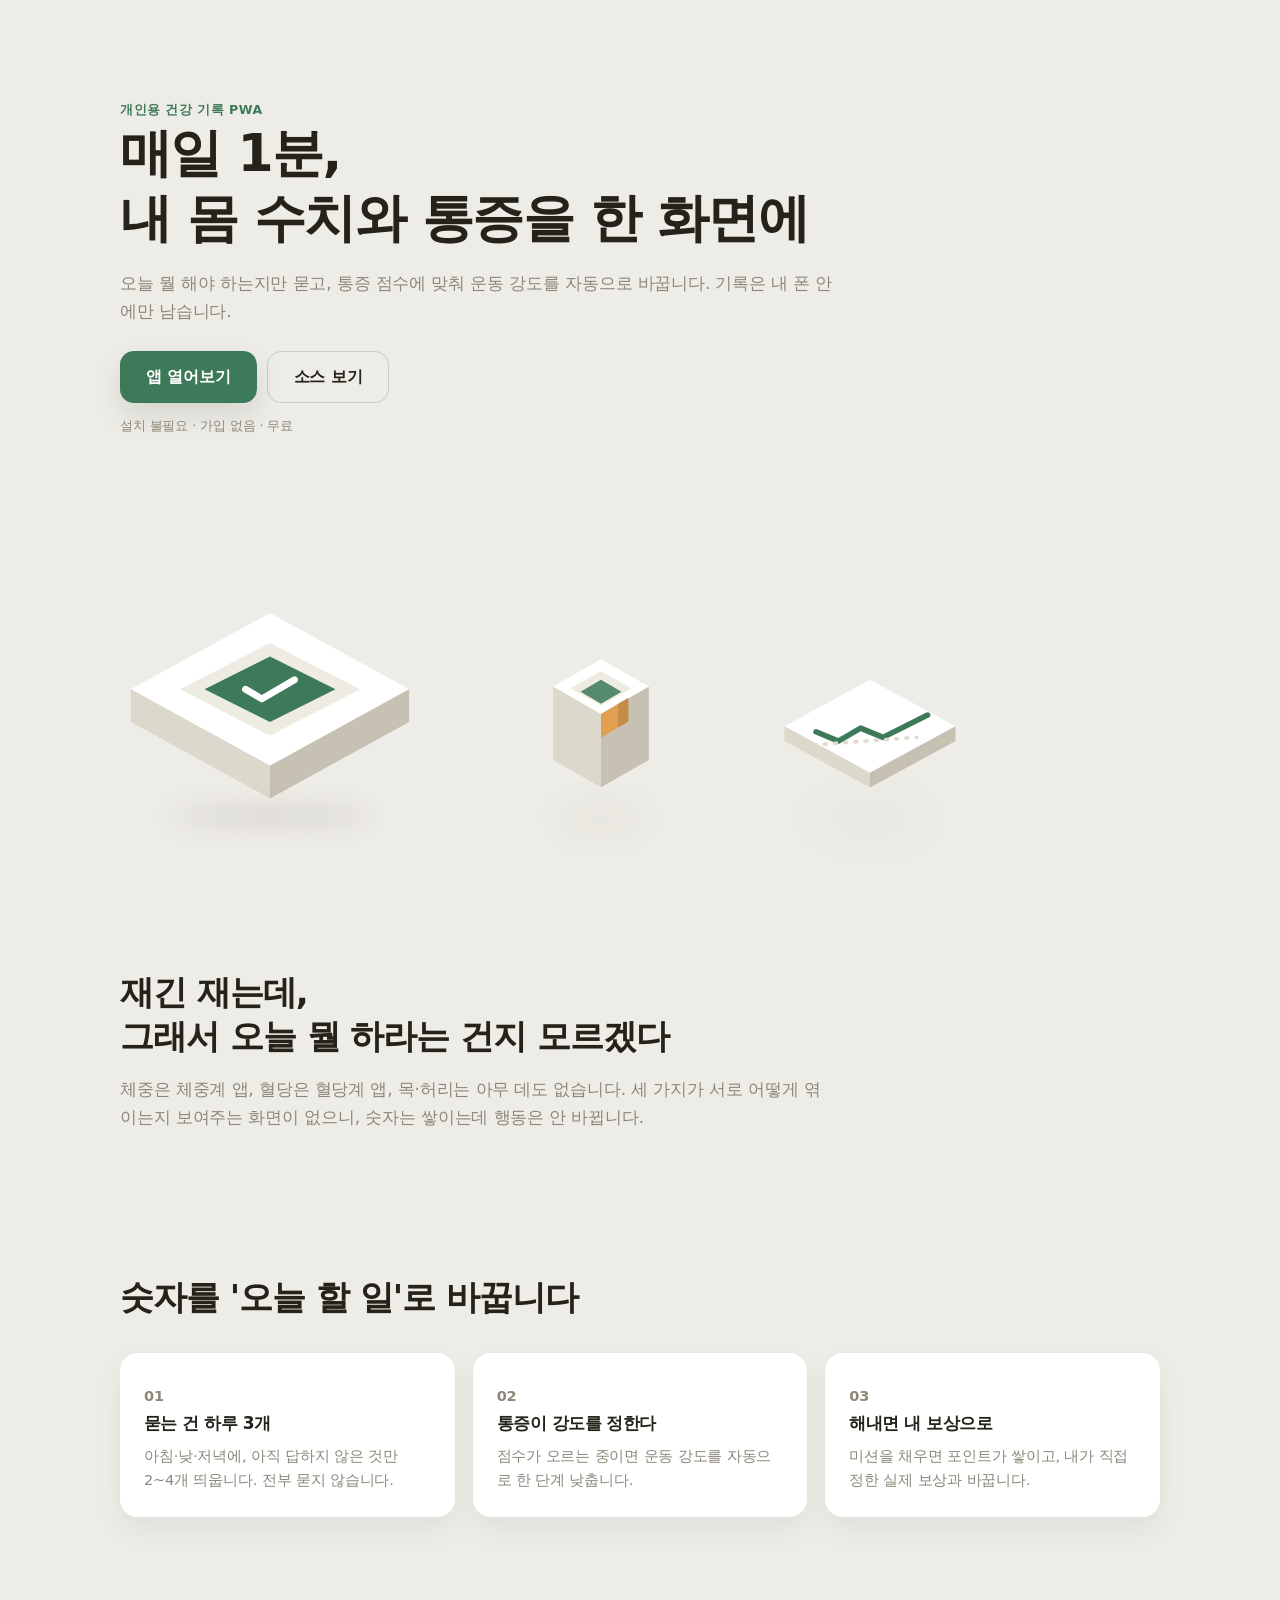
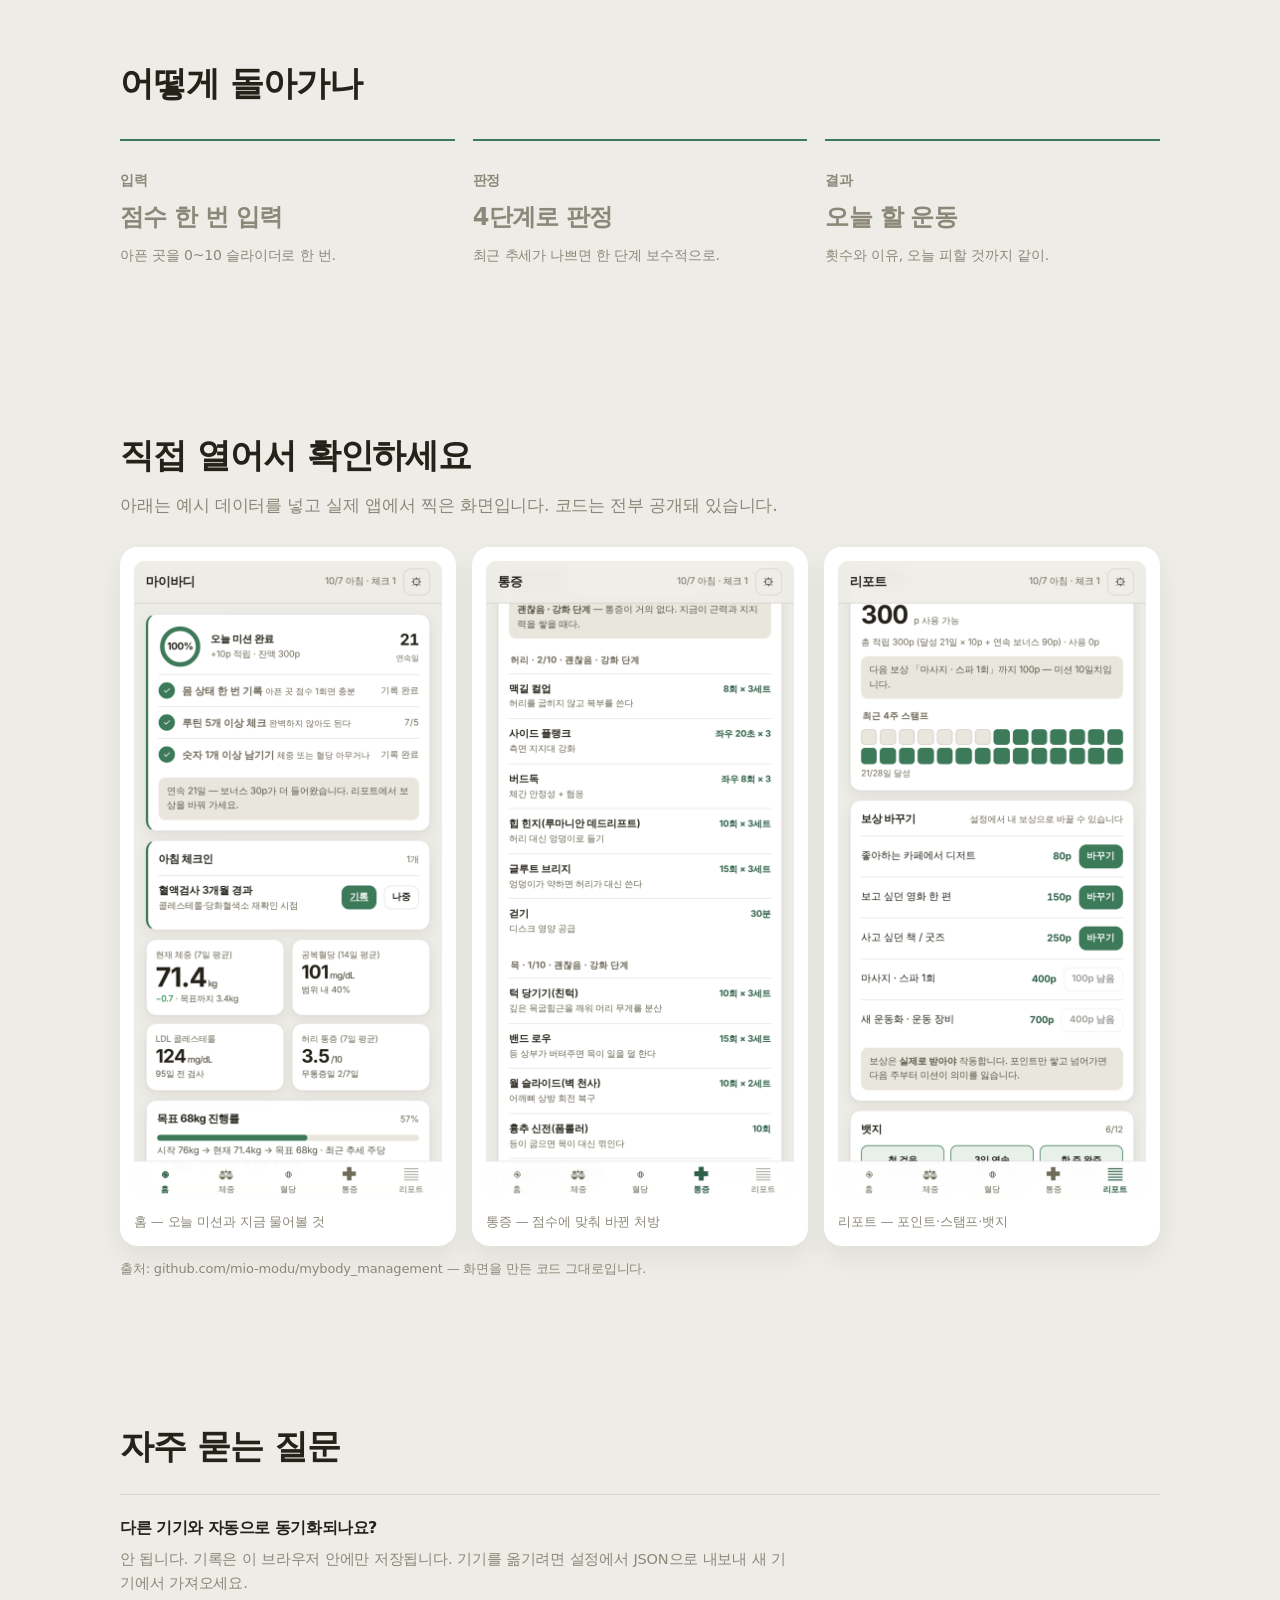
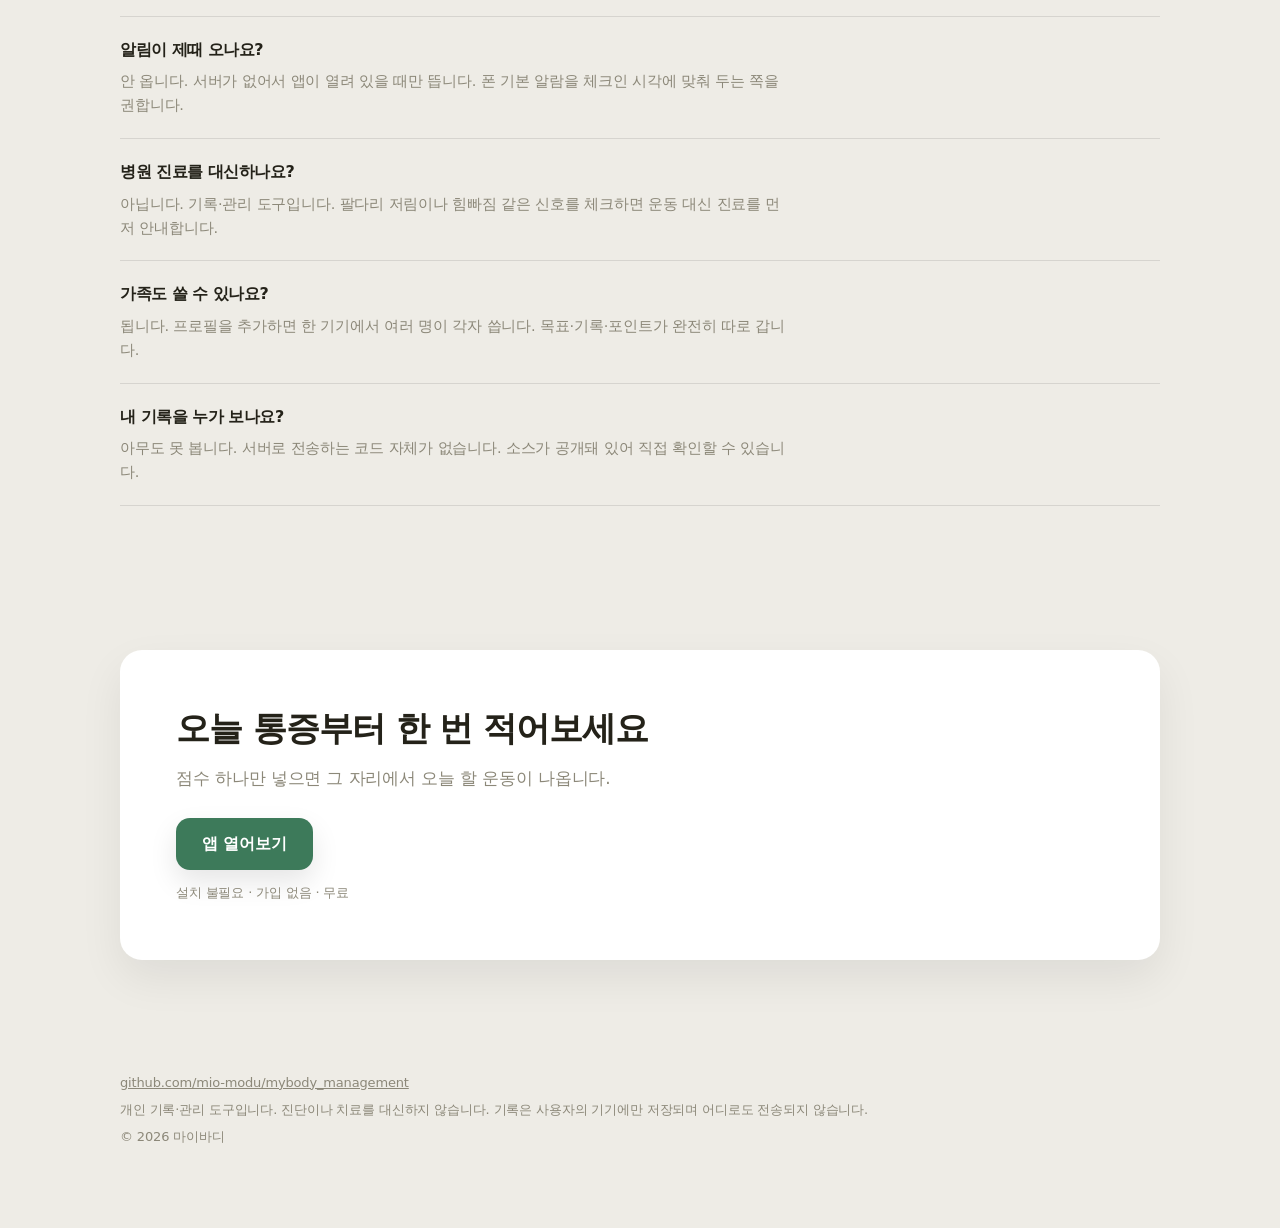
==== landing/index.html @ 3c86c022 "다중 프로필·모듈 선택으로 확장 + T13 구도까지 적용한 랜딩 내 몸에 맞춘 앱에서 "각자의 몸에 맞춰지는 앱"으로 바꿨다.  저장소를 프로필 단위로 나눴다(schema 2). " ====
<!doctype html>
<html lang="ko" data-theme="light">
<meta charset="utf-8">
<meta name="viewport" content="width=device-width,initial-scale=1,viewport-fit=cover">
<title>마이바디 — 매일 1분, 내 몸 수치와 통증을 한 화면에</title>
<meta name="description" content="체중·혈당·콜레스테롤·통증을 한 화면에서 관리하는 개인용 PWA. 통증 점수에 맞춰 그날의 운동 강도가 자동으로 바뀝니다. 기록은 내 기기 안에만 남습니다.">
<meta property="og:title" content="마이바디 — 매일 1분, 내 몸 수치와 통증을 한 화면에">
<meta property="og:description" content="숫자를 '오늘 할 일'로 바꿉니다. 설치 불필요, 가입 없음, 기록은 내 기기 안에만.">
<meta property="og:type" content="website">
<link rel="icon" href="../assets/icons/icon-192.png" sizes="192x192">
<link rel="stylesheet" href="tokens.css">
<link rel="stylesheet" href="motion.css">
<script>document.documentElement.className += ' js';</script>
<style>
  /* T13 소프트 3D 정물 · 랜딩 페이지 / 원페이지 스크롤
     구도 — 오브젝트 3개 비정삼각 배치 · 초점은 가장 큰 체중계 · 여백 50%
            간격 = 오브젝트 폭의 0.6배 · 바닥 그림자는 같은 지평선 · 높이차 8:5:3
     입체 — 3겹(배경 / 오브젝트 / 그림자) · 그림자 y12 blur28 10% ~ y28 blur52 7%
            아이소메트릭 약각도, 소실점 없음 · 겹침 15% 이내
     이미지 — 1:1 오브젝트 프레임 · 하단 2/3 · 무광 매트, 반사·금속 금지 */
  * { box-sizing: border-box; }
  body {
    margin: 0; line-height: 1.65; background: var(--bg); color: var(--ink);
    font-family: Pretendard, "Pretendard Variable", -apple-system, "Apple SD Gothic Neo", system-ui, sans-serif;
    letter-spacing: -.01em;
  }
  .wrap { max-width: 1080px; margin: 0 auto; padding-inline: 20px; padding-block: 28px 80px; }
  .s { padding-block: 72px; }
  @media (max-width: 640px) { .s { padding-block: 52px; } }

  h1, h2, h3 { font-weight: 700; letter-spacing: -.03em; margin: 0; }
  h1 { font-size: clamp(30px, 7.2vw, 52px); line-height: 1.25; }
  h2 { font-size: clamp(22px, 4.6vw, 34px); line-height: 1.3; }
  h3 { font-size: 17px; }
  p { margin: 0; }
  .lead { font-size: clamp(15px, 2.4vw, 17px); color: var(--muted); max-width: 42em; }
  .eyebrow { font-size: 12.5px; font-weight: 700; color: var(--accent); letter-spacing: .04em; }

  .btn {
    display: inline-flex; align-items: center; justify-content: center;
    min-height: 52px; padding: 0 26px; border-radius: 14px; text-decoration: none;
    background: var(--accent); color: #fff; font-weight: 700; font-size: 16px;
    box-shadow: 0 12px 28px rgb(0 0 0 / .10);
  }
  .btn.sub { background: transparent; color: var(--ink); border: 1px solid rgb(0 0 0 / .14); box-shadow: none; }
  .btns { display: flex; gap: 10px; flex-wrap: wrap; margin-top: 26px; }
  .assure { font-size: 13px; color: var(--muted); margin-top: 12px; }

  /* ── 정물 무대 ──────────────────────────────────────────
     무대를 비율 고정 상자로 두고 오브젝트 위치·크기를 % 로 잡는다.
     화면이 넓어지든 좁아지든 "간격 = 오브젝트 폭의 0.6배" 와 비정삼각 배치가 그대로 유지된다.
     기준 무대 1040 × 380.
       체중계  폭 300 · x 0      (초점 · 가장 큼 · 가장 낮게 뜸)
       측정기  폭 128 · x 417    (앞 오브젝트와 간격 77 = 128 × 0.6)
       기록카드 폭 186 · x 657   (앞 오브젝트와 간격 112 = 186 × 0.6)
     띄운 높이 24 : 15 : 9 = 8 : 5 : 3, 바닥 그림자는 모두 같은 지평선 */
  .still { position: relative; width: 100%; aspect-ratio: 1040 / 380; margin-top: 10px; max-width: 1040px; }
  .obj { position: absolute; bottom: 0; }
  .obj svg { display: block; width: 100%; height: auto; }
  .obj .shadow { position: absolute; left: 50%; translate: -50% 0; bottom: 0; border-radius: 50%; background: #241f14; }

  .obj-a { width: 28.85%; left: 0;      }
  .obj-c { width: 12.31%; left: 40.10%; }
  .obj-b { width: 17.88%; left: 63.17%; }

  .obj-a .lift { translate: 0 -9px;  }
  .obj-c .lift { translate: 0 -15px; }
  .obj-b .lift { translate: 0 -24px; }

  /* 높이가 다르면 그림자도 달라야 한다 — 높이 올라갈수록 더 번지고 더 옅게 */
  .obj-a .shadow { width: 68%; height: 20px; filter: blur(13px); opacity: .10; }
  .obj-c .shadow { width: 74%; height: 15px; filter: blur(19px); opacity: .085; }
  .obj-b .shadow { width: 72%; height: 15px; filter: blur(26px); opacity: .07; }

  @media (max-width: 760px) {
    /* 좁은 화면에서는 같은 비정삼각 배치를 유지한 채 오브젝트를 키운다.
       폭 42 : 16 : 24%, 간격 9% = 가장 작은 오브젝트(16%) 폭의 0.6배 */
    .still { aspect-ratio: 1040 / 430; }
    .obj-a { width: 42%; left: 0;   }
    .obj-c { width: 16%; left: 51%; }
    .obj-b { width: 24%; left: 76%; }
    .obj-a .lift { translate: 0 -14px; }
    .obj-c .lift { translate: 0 -9px;  }
    .obj-b .lift { translate: 0 -5px;  }
    .obj-a .shadow { height: 12px; filter: blur(8px); }
    .obj-c .shadow { height: 10px; filter: blur(12px); }
    .obj-b .shadow { height: 10px; filter: blur(15px); }
  }

  /* 상하 부유 — 오브젝트마다 다른 위상·주기. 회전 없음, 동시 부유 없음 */
  @keyframes drift-a { 0%,100% { transform: translateY(0) } 50% { transform: translateY(-7px) } }
  @keyframes drift-b { 0%,100% { transform: translateY(0) } 50% { transform: translateY(-10px) } }
  @keyframes drift-c { 0%,100% { transform: translateY(0) } 50% { transform: translateY(-6px) } }
  .obj-a .lift { animation: drift-a 5.4s ease-in-out infinite; }
  .obj-b .lift { animation: drift-b 4.2s ease-in-out .9s infinite; }
  .obj-c .lift { animation: drift-c 6s   ease-in-out 1.7s infinite; }

  /* ── 섹션 공통 ── */
  .grid3 { display: grid; grid-template-columns: repeat(3, 1fr); gap: 18px; margin-top: 34px; }
  @media (max-width: 760px) { .grid3 { grid-template-columns: 1fr; gap: 14px; } }
  .card {
    background: var(--surface); border-radius: 18px; padding: 24px;
    box-shadow: 0 12px 28px rgb(0 0 0 / .06);
  }
  .card p { color: var(--muted); font-size: 14.5px; margin-top: 8px; }
  .num { font-size: 13px; font-weight: 700; color: var(--accent); }

  .steps { display: grid; grid-template-columns: repeat(3, 1fr); gap: 18px; margin-top: 34px; }
  @media (max-width: 760px) { .steps { grid-template-columns: 1fr; } }
  .step { padding: 22px 0; border-top: 2px solid var(--accent); }
  .step .big { font-size: clamp(19px, 3vw, 24px); font-weight: 700; letter-spacing: -.03em; }
  .step p { color: var(--muted); font-size: 14px; margin-top: 6px; }

  .shots { display: grid; grid-template-columns: repeat(3, 1fr); gap: 16px; margin-top: 28px; }
  @media (max-width: 760px) { .shots { grid-template-columns: 1fr; } }
  .shot { background: var(--surface); border-radius: 18px; padding: 14px; box-shadow: 0 12px 28px rgb(0 0 0 / .06); }
  .shot img { width: 100%; height: auto; border-radius: 10px; display: block; }
  .shot figcaption { font-size: 13px; color: var(--muted); margin-top: 10px; }

  .qa { border-top: 1px solid rgb(0 0 0 / .10); padding: 20px 0; }
  .qa:last-of-type { border-bottom: 1px solid rgb(0 0 0 / .10); }
  .qa h3 { font-size: 16px; }
  .qa p { color: var(--muted); font-size: 14.5px; margin-top: 7px; max-width: 46em; }

  .end { background: var(--surface); border-radius: 22px; padding: clamp(28px, 6vw, 56px); box-shadow: 0 18px 44px rgb(0 0 0 / .07); }
  footer { font-size: 13px; color: var(--muted); display: grid; gap: 6px; }
  footer a { color: var(--muted); }

  @media (prefers-reduced-motion: reduce) { .obj .lift { animation: none !important; } }
</style>

<div class="wrap">

  <section id="hero" class="s" data-motion="fade">
    <p class="eyebrow">개인용 건강 기록 PWA</p>
    <h1>매일 1분,<br>내 몸 수치와 통증을 한 화면에</h1>
    <p class="lead" style="margin-top:18px">
      오늘 뭘 해야 하는지만 묻고, 통증 점수에 맞춰 운동 강도를 자동으로 바꿉니다.
      기록은 내 폰 안에만 남습니다.
    </p>
    <div class="btns">
      <a class="btn" href="../index.html">앱 열어보기</a>
      <a class="btn sub" href="https://github.com/mio-modu/mybody_management">소스 보기</a>
    </div>
    <p class="assure">설치 불필요 · 가입 없음 · 무료</p>

    <div class="still">
      <!-- 체중계 — 초점. 가장 크고 가장 낮게 뜬다 -->
      <div class="obj obj-a">
        <div class="lift">
          <svg viewBox="0 0 220 180" role="img" aria-label="체중계를 그린 무광 3D 오브젝트">
            <polygon points="110,30 212,86 110,142 8,86" fill="#FFFFFF"/>
            <polygon points="8,86 110,142 110,166 8,110" fill="#DCD8CC"/>
            <polygon points="110,142 212,86 212,110 110,166" fill="#C6C1B2"/>
            <polygon points="110,52 176,86 110,120 44,86" fill="#EEEBE3"/>
            <polygon points="110,62 158,86 110,110 62,86" fill="var(--accent)"/>
            <polyline points="92,86 104,93 128,79" fill="none" stroke="#FFFFFF" stroke-width="5"
              stroke-linecap="round" stroke-linejoin="round"/>
          </svg>
        </div>
        <span class="shadow"></span>
      </div>

      <!-- 혈당 측정기 — 가장 작다 -->
      <div class="obj obj-c">
        <div class="lift">
          <svg viewBox="0 0 150 210" role="img" aria-label="시험지가 꽂힌 혈당 측정기 오브젝트">
            <polygon points="75,96 131,64 131,150 75,182" fill="#C6C1B2"/>
            <polygon points="19,64 75,96 75,182 19,150" fill="#DCD8CC"/>
            <polygon points="75,32 131,64 75,96 19,64" fill="#FFFFFF"/>
            <polygon points="75,46 111,66 75,86 39,66" fill="#EEEBE3"/>
            <polygon points="75,56 99,70 75,84 51,70" fill="var(--accent)" opacity=".85"/>
            <polygon points="75,96 95,84 95,112 75,124" fill="var(--accent2)"/>
            <polygon points="95,84 107,77 107,105 95,112" fill="#C68B45"/>
          </svg>
        </div>
        <span class="shadow"></span>
      </div>

      <!-- 기록 카드 — 가장 높이 뜬다 -->
      <div class="obj obj-b">
        <div class="lift">
          <svg viewBox="0 0 200 150" role="img" aria-label="체중 추세선이 그려진 기록 카드 오브젝트">
            <polygon points="100,18 192,68 100,118 8,68" fill="#FFFFFF"/>
            <polygon points="8,68 100,118 100,134 8,84" fill="#DCD8CC"/>
            <polygon points="100,118 192,68 192,84 100,134" fill="#C6C1B2"/>
            <polyline points="42,74 66,84 90,70 114,80 162,56" fill="none"
              stroke="var(--accent)" stroke-width="6" stroke-linecap="round" stroke-linejoin="round"/>
            <polyline points="40,88 150,80" fill="none" stroke="#DFDBCF" stroke-width="4"
              stroke-linecap="round" stroke-dasharray="2 9"/>
          </svg>
        </div>
        <span class="shadow"></span>
      </div>
    </div>
  </section>

  <section id="problem" class="s" data-motion="rise">
    <h2>재긴 재는데,<br>그래서 오늘 뭘 하라는 건지 모르겠다</h2>
    <p class="lead" style="margin-top:16px">
      체중은 체중계 앱, 혈당은 혈당계 앱, 목·허리는 아무 데도 없습니다.
      세 가지가 서로 어떻게 엮이는지 보여주는 화면이 없으니, 숫자는 쌓이는데 행동은 안 바뀝니다.
    </p>
  </section>

  <section id="solution" class="s" data-motion="rise">
    <h2>숫자를 '오늘 할 일'로 바꿉니다</h2>
    <div class="grid3" data-stagger style="--stagger:110ms">
      <div class="card">
        <p class="num">01</p>
        <h3>묻는 건 하루 3개</h3>
        <p>아침·낮·저녁에, 아직 답하지 않은 것만 2~4개 띄웁니다. 전부 묻지 않습니다.</p>
      </div>
      <div class="card">
        <p class="num">02</p>
        <h3>통증이 강도를 정한다</h3>
        <p>점수가 오르는 중이면 운동 강도를 자동으로 한 단계 낮춥니다.</p>
      </div>
      <div class="card">
        <p class="num">03</p>
        <h3>해내면 내 보상으로</h3>
        <p>미션을 채우면 포인트가 쌓이고, 내가 직접 정한 실제 보상과 바꿉니다.</p>
      </div>
    </div>
  </section>

  <section id="how" class="s" data-motion="rise">
    <h2>어떻게 돌아가나</h2>
    <div class="steps" data-stagger style="--stagger:110ms">
      <div class="step">
        <p class="num">입력</p>
        <p class="big">점수 한 번 입력</p>
        <p>아픈 곳을 0~10 슬라이더로 한 번.</p>
      </div>
      <div class="step">
        <p class="num">판정</p>
        <p class="big">4단계로 판정</p>
        <p>최근 추세가 나쁘면 한 단계 보수적으로.</p>
      </div>
      <div class="step">
        <p class="num">결과</p>
        <p class="big">오늘 할 운동</p>
        <p>횟수와 이유, 오늘 피할 것까지 같이.</p>
      </div>
    </div>
  </section>

  <section id="proof" class="s" data-motion="rise">
    <h2>직접 열어서 확인하세요</h2>
    <p class="lead" style="margin-top:14px">
      아래는 예시 데이터를 넣고 실제 앱에서 찍은 화면입니다. 코드는 전부 공개돼 있습니다.
    </p>
    <div class="shots" data-stagger style="--stagger:110ms">
      <figure class="shot" style="margin:0">
        <img src="shots/home.png" alt="홈 화면 — 오늘의 미션 3개와 체중·혈당·통증 요약" loading="lazy">
        <figcaption>홈 — 오늘 미션과 지금 물어볼 것</figcaption>
      </figure>
      <figure class="shot" style="margin:0">
        <img src="shots/pain.png" alt="통증 화면 — 점수에 따라 바뀐 그날의 처방 운동 목록" loading="lazy">
        <figcaption>통증 — 점수에 맞춰 바뀐 처방</figcaption>
      </figure>
      <figure class="shot" style="margin:0">
        <img src="shots/report.png" alt="리포트 화면 — 포인트와 스탬프, 뱃지" loading="lazy">
        <figcaption>리포트 — 포인트·스탬프·뱃지</figcaption>
      </figure>
    </div>
    <p class="assure">출처: github.com/mio-modu/mybody_management — 화면을 만든 코드 그대로입니다.</p>
  </section>

  <section id="faq" class="s" data-motion="rise">
    <h2>자주 묻는 질문</h2>
    <div style="margin-top:26px">
      <div class="qa">
        <h3>다른 기기와 자동으로 동기화되나요?</h3>
        <p>안 됩니다. 기록은 이 브라우저 안에만 저장됩니다. 기기를 옮기려면 설정에서 JSON으로 내보내 새 기기에서 가져오세요.</p>
      </div>
      <div class="qa">
        <h3>알림이 제때 오나요?</h3>
        <p>안 옵니다. 서버가 없어서 앱이 열려 있을 때만 뜹니다. 폰 기본 알람을 체크인 시각에 맞춰 두는 쪽을 권합니다.</p>
      </div>
      <div class="qa">
        <h3>병원 진료를 대신하나요?</h3>
        <p>아닙니다. 기록·관리 도구입니다. 팔다리 저림이나 힘빠짐 같은 신호를 체크하면 운동 대신 진료를 먼저 안내합니다.</p>
      </div>
      <div class="qa">
        <h3>가족도 쓸 수 있나요?</h3>
        <p>됩니다. 프로필을 추가하면 한 기기에서 여러 명이 각자 씁니다. 목표·기록·포인트가 완전히 따로 갑니다.</p>
      </div>
      <div class="qa">
        <h3>내 기록을 누가 보나요?</h3>
        <p>아무도 못 봅니다. 서버로 전송하는 코드 자체가 없습니다. 소스가 공개돼 있어 직접 확인할 수 있습니다.</p>
      </div>
    </div>
  </section>

  <section id="cta" class="s" data-motion="rise">
    <div class="end">
      <h2>오늘 통증부터 한 번 적어보세요</h2>
      <p class="lead" style="margin-top:14px">점수 하나만 넣으면 그 자리에서 오늘 할 운동이 나옵니다.</p>
      <div class="btns">
        <a class="btn" href="../index.html">앱 열어보기</a>
      </div>
      <p class="assure">설치 불필요 · 가입 없음 · 무료</p>
    </div>
  </section>

  <section id="footer" class="s" style="padding-block:40px 0" data-motion="rise">
    <footer>
      <p><a href="https://github.com/mio-modu/mybody_management">github.com/mio-modu/mybody_management</a></p>
      <p>개인 기록·관리 도구입니다. 진단이나 치료를 대신하지 않습니다. 기록은 사용자의 기기에만 저장되며 어디로도 전송되지 않습니다.</p>
      <p>© 2026 마이바디</p>
    </footer>
  </section>

</div>
<script src="motion.js"></script>
<script>
  /* 스크롤을 한 번에 건너뛰면(앵커 이동·위치 복원·빠른 플릭) 지나친 섹션이
     관찰되지 않아 비어 보인다. 이미 지나간 것은 즉시 드러낸다. */
  (function () {
    function reveal() {
      document.querySelectorAll('[data-motion]:not(.in)').forEach(function (el) {
        if (el.getBoundingClientRect().top < innerHeight) el.classList.add('in');
      });
    }
    addEventListener('scroll', reveal, { passive: true });
    addEventListener('load', reveal);
    reveal();
  })();
</script>
---- landing/tokens.css ----
/* T13 소프트 3D 정물 · Soft 3D Still Life
   무광 3D 사물 몇 개를 저채도 배경에 띄워 '정돈됨'을 파는 유형. 2026년 국내 SaaS 기본값으로 급부상.
   축: 명도 라이트 / 히어로 일러스트 / 채도 저채도 / 밀도 여백형 / 톤 따뜻
   색상환은 브랜드에 맞게 옮겨도 되지만 역할 구조와 사용 비율은 고정한다.
   액센트 10% 이하 · 보조액센트 5% 이하. */
/* 이 유형은 라이트가 기본이다. */
:root{
  --bg: #EEECE6;
  --surface: #FFFFFF;
  --ink: #242219;
  --muted: #8C8879;
  --accent: #3D7A5A;
  --accent2: #E0A050;
  --surface_ink: #242219;
  --accent-weight: 0.10;   /* 액센트가 화면에서 차지할 최대 비율 */
  --ease: cubic-bezier(.22,1,.36,1);
}
@media (prefers-color-scheme: dark){ :root:not([data-theme="light"]){
  --bg: #201E16;
  --surface: #232118;
  --ink: #F3F2EE;
  --muted: #A19D91;
  --accent: #7BA58F;
  --accent2: #E8B87C;
  --surface_ink: #F3F2EE;
} }
:root[data-theme="dark"]{
  --bg: #201E16;
  --surface: #232118;
  --ink: #F3F2EE;
  --muted: #A19D91;
  --accent: #7BA58F;
  --accent2: #E8B87C;
  --surface_ink: #F3F2EE;
}

html, body { background: var(--bg); color: var(--ink); }
---- landing/motion.css ----
/* T13 소프트 3D 정물 — 모션
 * 의도: 사물이 중력 없이 떠 있는 정물. 각자 다른 위상으로 흔들린다.
 * 시퀀스:
 *   3D 오브젝트: 상하 부유 ±6~10px, 오브젝트마다 지연 다르게 — 4~6s ease-in-out
 *   소프트 섀도우: 부유에 맞춰 blur·scale 연동 — 4~6s ease-in-out
 *   진입: 위 24px에서 순차 드롭 — 0.7s cubic-bezier(.22,1,.36,1) / stagger 120ms
 * 금지:
 *   - 오브젝트 회전
 *   - 같은 위상으로 동시 부유
 *   - 반사 하이라이트 이동
 */

/* 진입: 관찰 시점에 .in 을 붙인다 */
/* JS 가 없거나 실패하면 모션을 통째로 걷어낸다.
   안 보이는 페이지보다 모션 없는 페이지가 낫다.
   페이지 head 의 한 줄이 html 에 .js 를 붙인다. */
html:not(.js) [data-motion]{ opacity:1 !important; transform:none !important;
                              clip-path:none !important; animation:none !important;
                              -webkit-mask-image:none !important; mask-image:none !important; }

[data-motion]{ opacity: 0; }
[data-motion].in{ opacity: 1; }

[data-motion="rise"]        { transform: translateY(16px); transition: opacity .5s var(--ease), transform .5s var(--ease); }
[data-motion="rise"].in     { transform: none; }
[data-motion="fade"]        { transition: opacity .6s ease-out; }
/* 좌→우 마스크 리빌. clip-path 가 아니라 mask 를 쓰는 이유 —
   clip-path 로 잘린 요소는 IntersectionObserver 교차 영역이 0 이라 .in 이 영원히 안 붙는다.
   mask 는 관찰 기하에 영향을 주지 않으면서 같은 그림을 만든다. */
[data-motion="reveal"]      { -webkit-mask-image: linear-gradient(90deg,#000,#000); mask-image: linear-gradient(90deg,#000,#000);
                              -webkit-mask-repeat: no-repeat; mask-repeat: no-repeat;
                              -webkit-mask-size: 0% 100%; mask-size: 0% 100%;
                              transition: -webkit-mask-size .55s var(--ease), mask-size .55s var(--ease), opacity .2s linear; }
[data-motion="reveal"].in   { -webkit-mask-size: 100% 100%; mask-size: 100% 100%; }
[data-motion="pop"]         { transform: scale(.88); transition: opacity .35s ease-out, transform .35s cubic-bezier(.34,1.56,.64,1); }
[data-motion="pop"].in      { transform: none; }
[data-motion="draw"]        { opacity: 1; stroke-dasharray: var(--len, 1000); stroke-dashoffset: var(--len, 1000);
                              transition: stroke-dashoffset 1.2s ease-in-out; }
[data-motion="draw"].in     { stroke-dashoffset: 0; }

/* 순차 지연 — 부모에 data-stagger, 자식에 --i 를 준다 */
[data-stagger] > *{ transition-delay: calc(var(--i, 0) * var(--stagger, 80ms)); }

/* 상시 모션 */
@keyframes float-soft { 0%,100%{ transform: translateY(0) } 50%{ transform: translateY(-8px) } }
@keyframes glow-pulse { 0%,100%{ opacity:.55 } 50%{ opacity:1 } }
@keyframes sheen      { 0%{ transform: translateX(-120%) } 100%{ transform: translateX(220%) } }
@keyframes kenburns   { 0%{ transform: scale(1) } 100%{ transform: scale(1.06) } }

.m-float { animation: float-soft 5s var(--ease) infinite; }
.m-glow  { animation: glow-pulse 8s ease-in-out infinite; }
.m-scene { animation: kenburns 12s linear forwards; }

/* 값을 세는 요소: <span data-count="1240">0</span> */
[data-count]{ font-variant-numeric: tabular-nums; }

@media (prefers-reduced-motion: reduce){
  /* 무한 루프는 전부 끄고 진입은 불투명도만 남긴다 */
  *, *::before, *::after { animation: none !important; transition-duration: .01ms !important; }
  [data-motion]{ opacity: 1 !important; transform: none !important; clip-path: none !important;
                  -webkit-mask-image: none !important; mask-image: none !important; }
  [data-motion="draw"]{ stroke-dashoffset: 0 !important; }
}
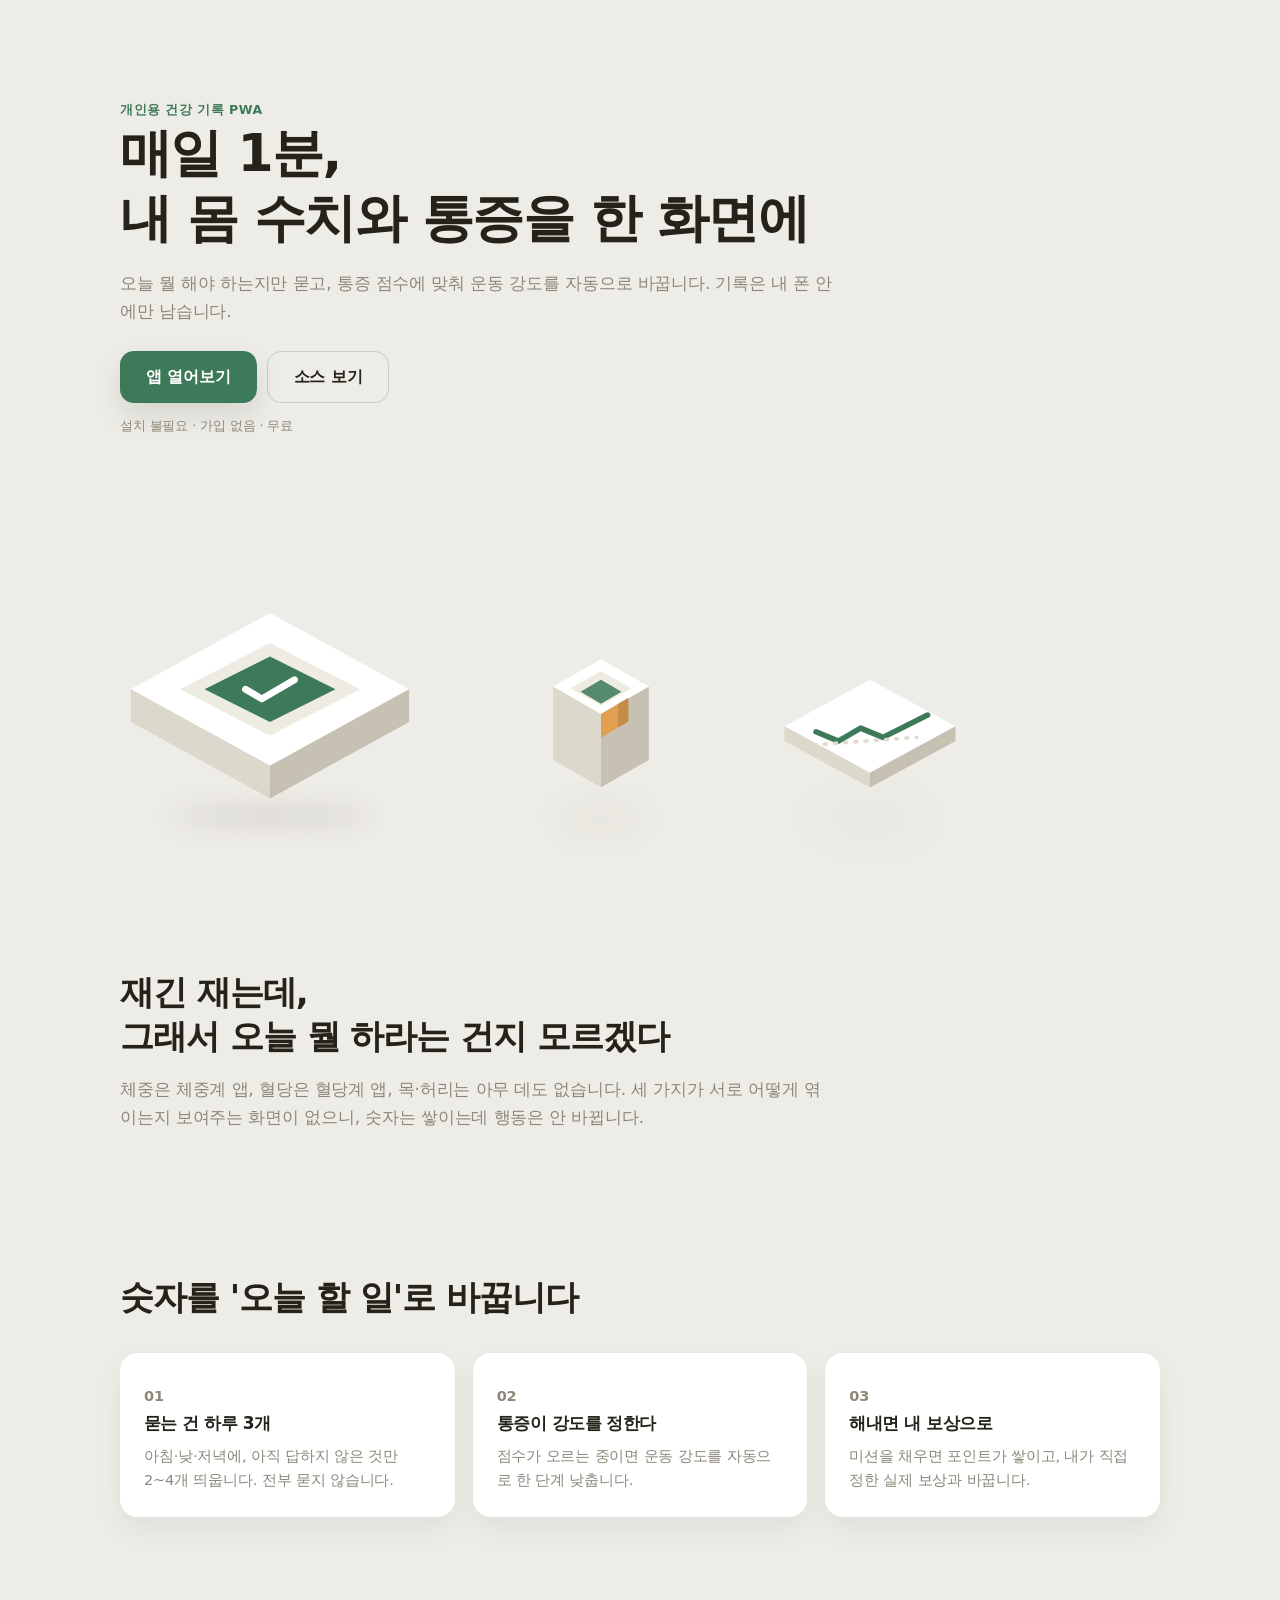
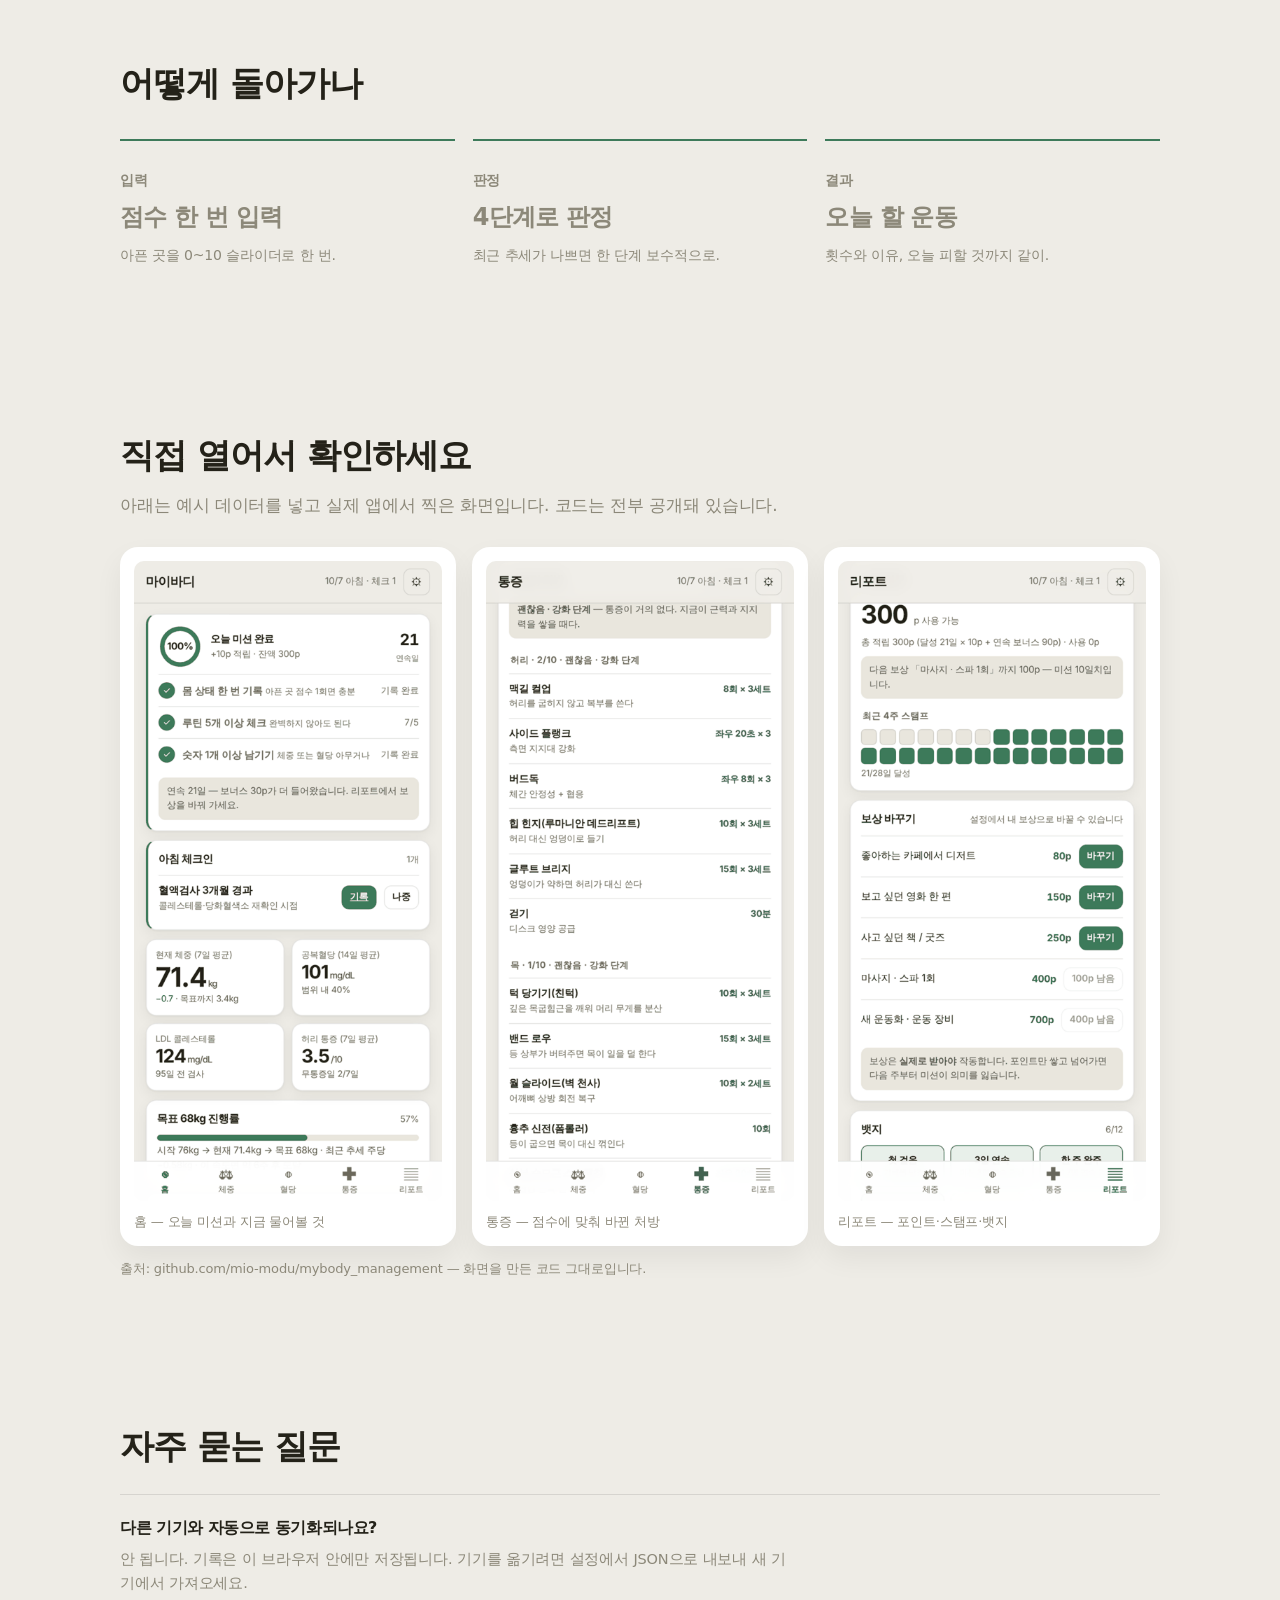
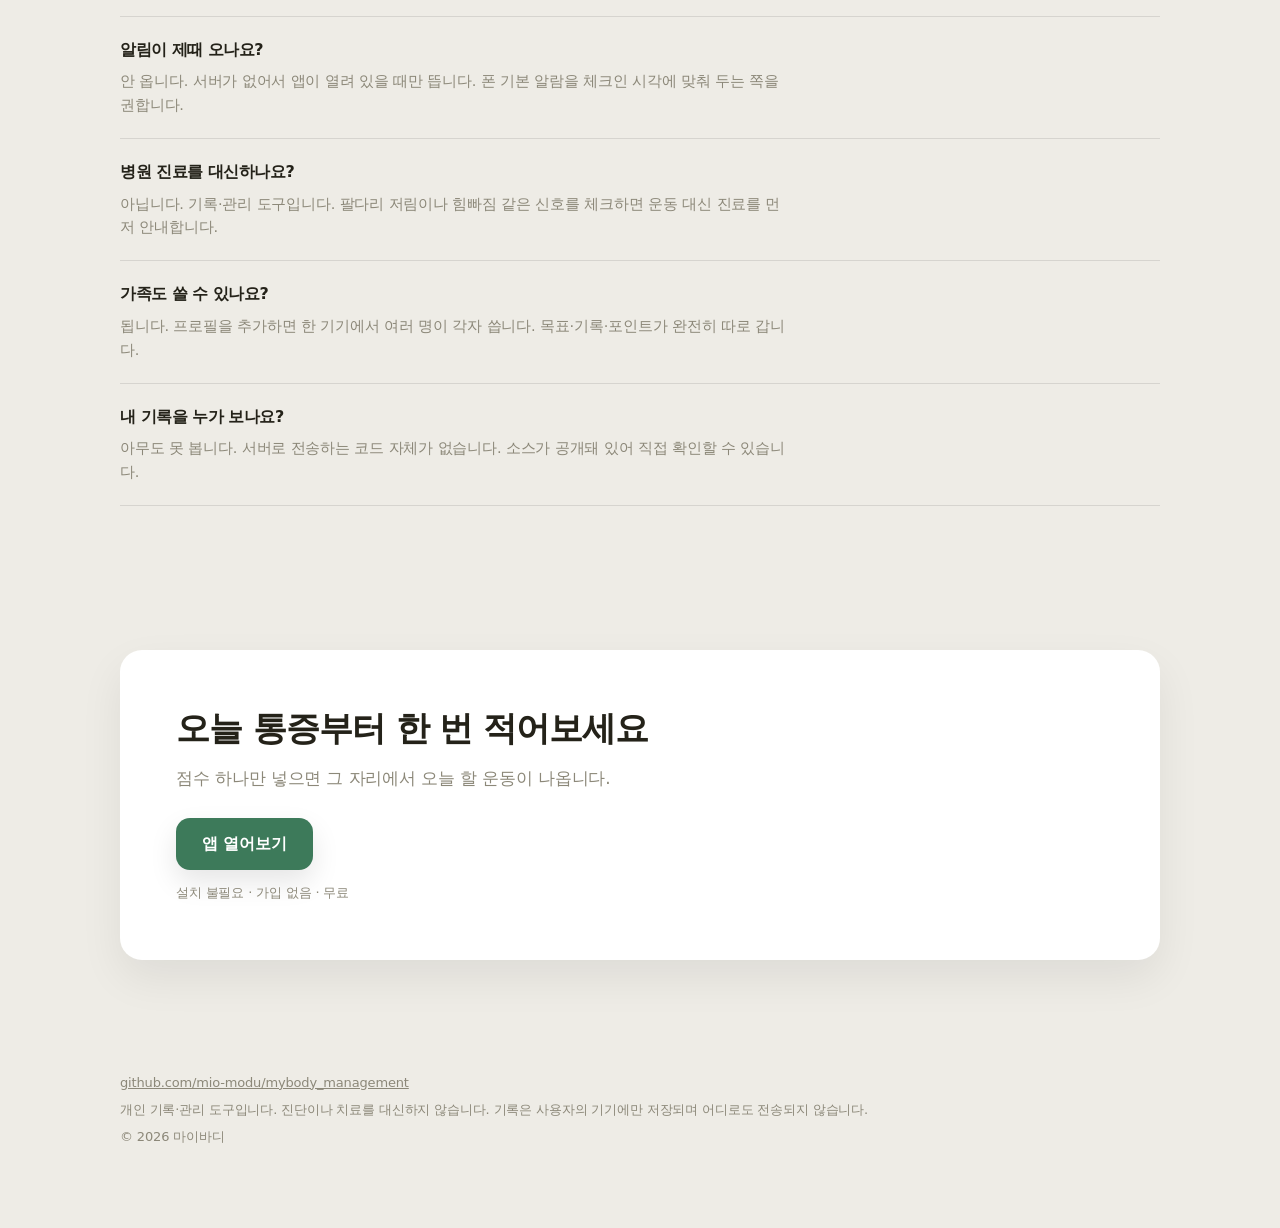
==== commit 0c7952aa: "베르셀을 주력 주소로, 예전 Pages 주소는 안내 페이지로 기록은 주소(도메인)마다 따로 저장된다. 두 주소가 동시에 살아 있으면 설치한 곳에 따라 기록이 갈라지므로 한 곳만 남" ====
--- a/landing/index.html
+++ b/landing/index.html
@@ -7,6 +7,8 @@
 <meta property="og:title" content="마이바디 — 매일 1분, 내 몸 수치와 통증을 한 화면에">
 <meta property="og:description" content="숫자를 '오늘 할 일'로 바꿉니다. 설치 불필요, 가입 없음, 기록은 내 기기 안에만.">
 <meta property="og:type" content="website">
+<meta property="og:url" content="https://mybodymanagement.vercel.app/landing/">
+<link rel="canonical" href="https://mybodymanagement.vercel.app/landing/">
 <link rel="icon" href="../assets/icons/icon-192.png" sizes="192x192">
 <link rel="stylesheet" href="tokens.css">
 <link rel="stylesheet" href="motion.css">
